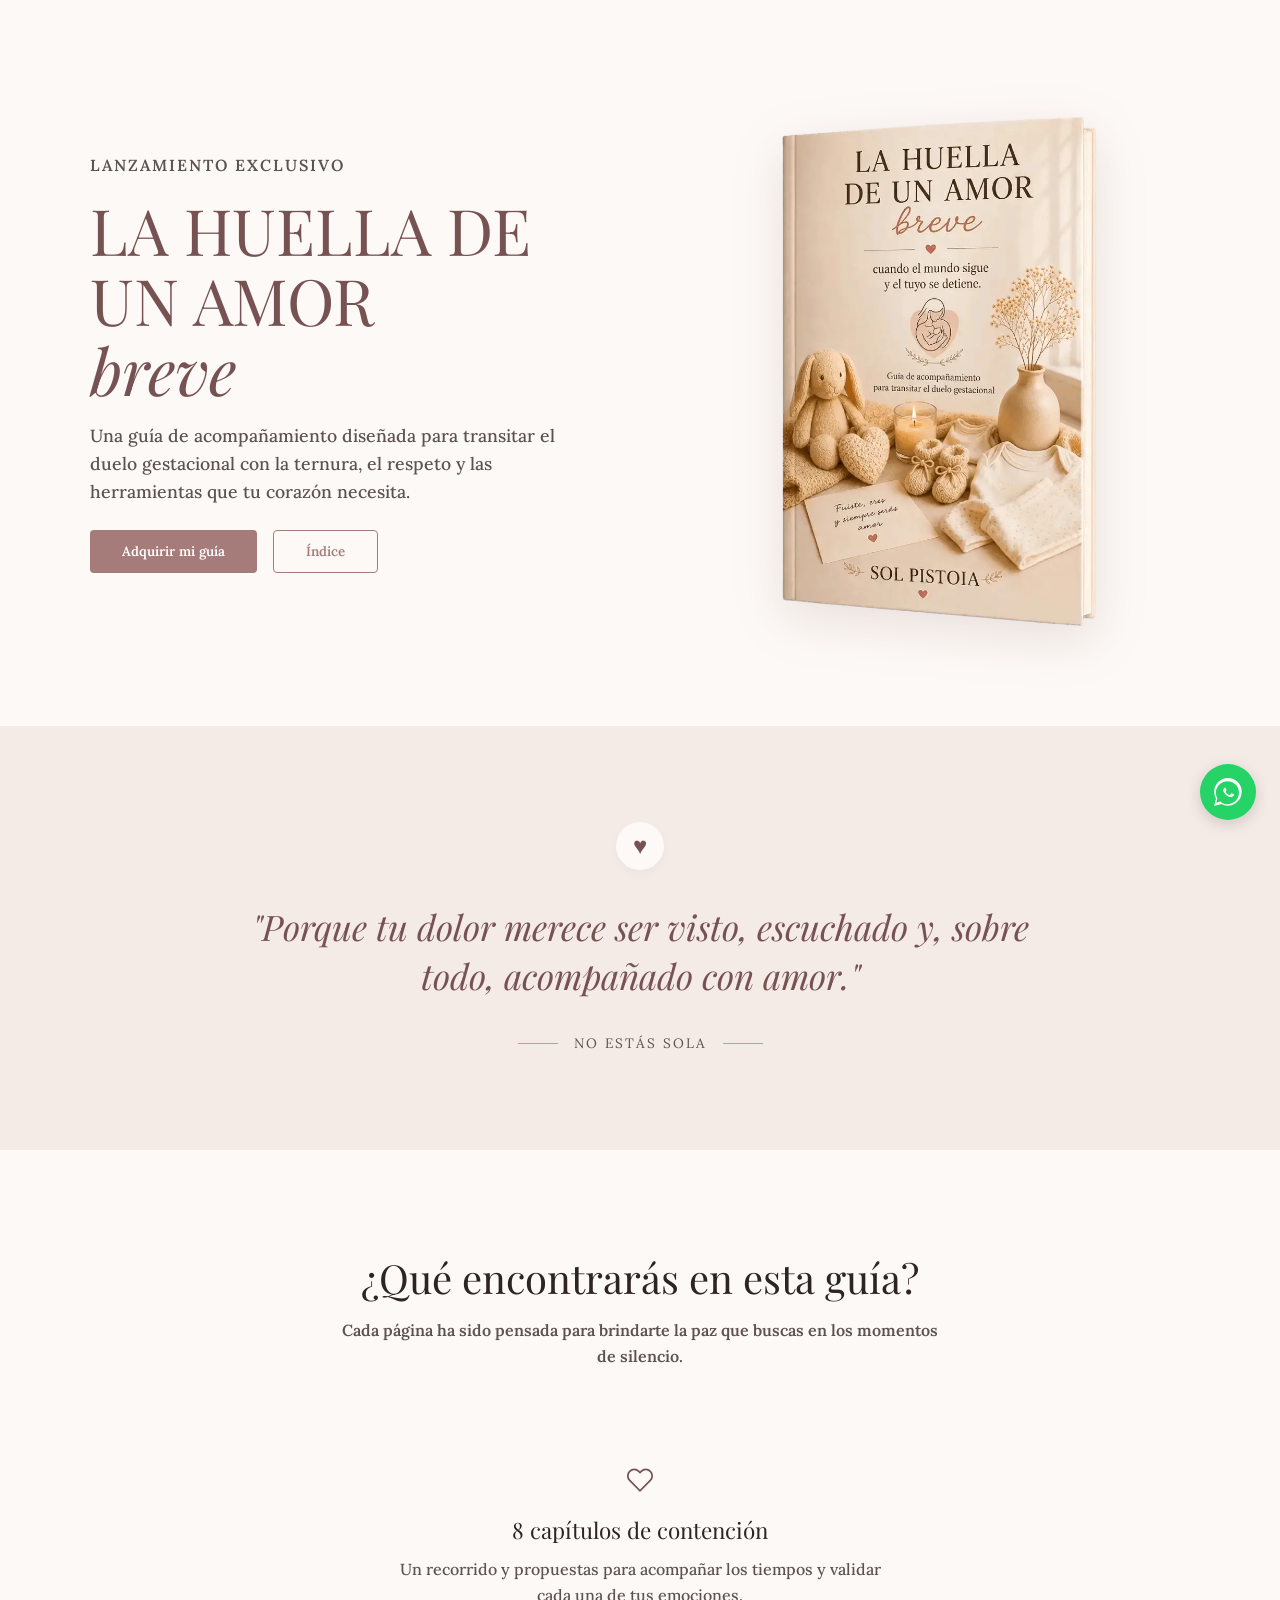
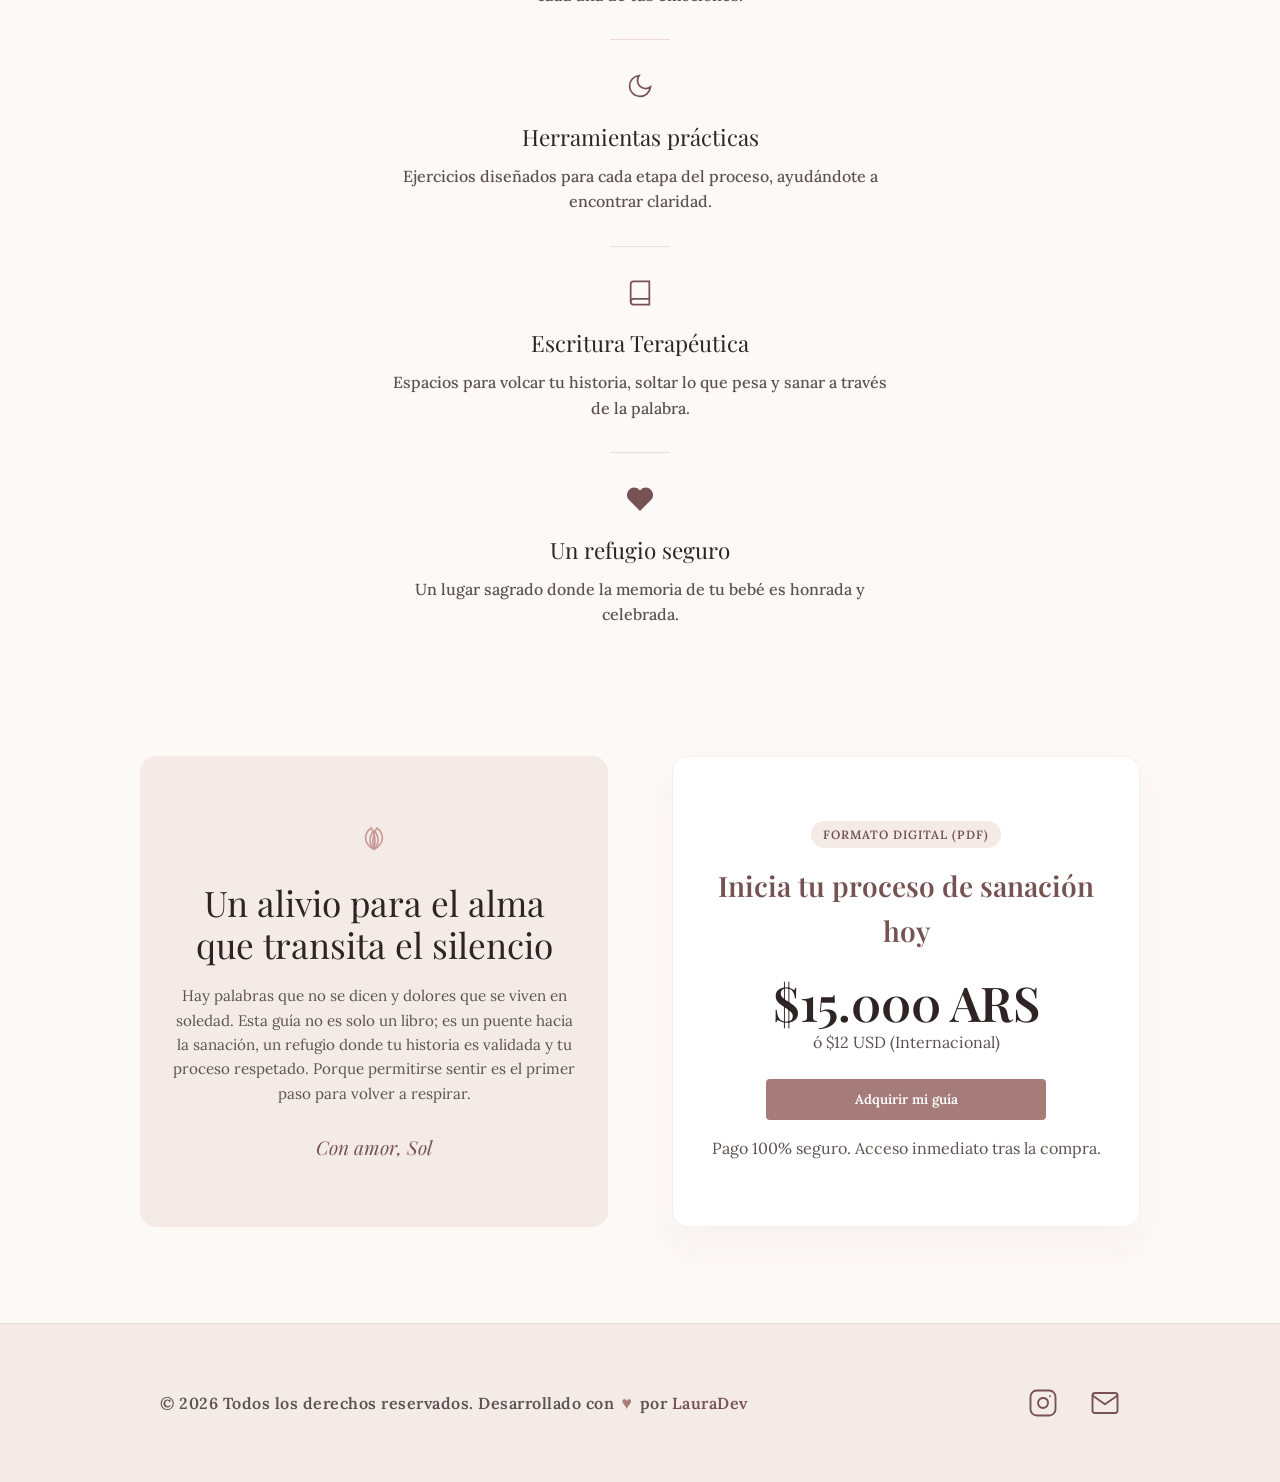
==== index.html @ 4d0edd65 "landing libro Sol" ====
<!DOCTYPE html>
<html lang="es">
<head>
    <meta charset="UTF-8">
    <meta name="viewport" content="width=device-width, initial-scale=1.0">
    <title>La Huella de un Amor Breve | Guía de acompañamiento</title>
    <link rel="preconnect" href="https://fonts.googleapis.com">
    <link rel="preconnect" href="https://fonts.gstatic.com" crossorigin>
    <link href="https://fonts.googleapis.com/css2?family=Lora:ital,wght@0,400;0,600;1,400&family=Playfair+Display:ital,wght@0,400;0,600;1,400&display=swap" rel="stylesheet">
    <link rel="stylesheet" href="styles.css">

   
</head>
<body>
    <main>
        <section class="hero container">
            <div class="hero__content">
                <span class="hero__eyebrow">Lanzamiento Exclusivo</span>
                <h1 class="hero__title">LA HUELLA DE UN AMOR <br><em>breve</em></h1>
                <p class="hero__subtitle">Una guía de acompañamiento diseñada para transitar el duelo gestacional con la ternura, el respeto y las herramientas que tu corazón necesita.</p>
               <div class="hero__cta-group">
                <button id="btn-abrir-comprar" class="btn btn--primary">Adquirir mi guía</button>
                <button id="btn-abrir-indice" class="btn btn--secondary">Índice</button>
</div>
            </div>
           <div class="hero__image">
                <img src="img/libro.webp" alt="Portada del libro La Huella de un Amor Breve, con un conejito de peluche, ropa de bebé y una vela." class="hero__book-img">
            </div>
        </section>

        <section class="section-quote">
            <div class="section-quote__icon">♥</div>
            <h2 class="section-quote__text">"Porque tu dolor merece ser visto, escuchado y, sobre todo, acompañado con amor."</h2>
            <div class="section-quote__divider">No estás sola</div>
        </section>

        <section class="features container">
            <div class="features__header">
                <h2 class="features__title">¿Qué encontrarás en esta guía?</h2>
                <p class="features__subtitle">Cada página ha sido pensada para brindarte la paz que buscas en los momentos de silencio.</p>
            </div>
            
            <ul class="feature-list">
                <li class="feature-list__item">
                    <div class="feature-list__icon">
                        <svg viewBox="0 0 24 24" fill="none" stroke="currentColor" stroke-width="1.5"><path d="M20.84 4.61a5.5 5.5 0 0 0-7.78 0L12 5.67l-1.06-1.06a5.5 5.5 0 0 0-7.78 7.78l1.06 1.06L12 21.23l7.78-7.78 1.06-1.06a5.5 5.5 0 0 0 0-7.78z"></path></svg>
                    </div>
                    <h3 class="feature-list__title">8 capítulos de contención</h3>
                    <p class="feature-list__text">Un recorrido y propuestas para acompañar los tiempos y validar cada una de tus emociones.</p>
                </li>
                
                <li class="feature-list__item">
                    <div class="feature-list__icon">
                        <svg viewBox="0 0 24 24" fill="none" stroke="currentColor" stroke-width="1.5"><path d="M21 12.79A9 9 0 1 1 11.21 3 7 7 0 0 0 21 12.79z"></path></svg>
                    </div>
                    <h3 class="feature-list__title">Herramientas prácticas</h3>
                    <p class="feature-list__text">Ejercicios diseñados para cada etapa del proceso, ayudándote a encontrar claridad.</p>
                </li>

                <li class="feature-list__item">
                    <div class="feature-list__icon">
                        <svg viewBox="0 0 24 24" fill="none" stroke="currentColor" stroke-width="1.5"><path d="M4 19.5A2.5 2.5 0 0 1 6.5 17H20"></path><path d="M6.5 2H20v20H6.5A2.5 2.5 0 0 1 4 19.5v-15A2.5 2.5 0 0 1 6.5 2z"></path></svg>
                    </div>
                    <h3 class="feature-list__title">Escritura Terapéutica</h3>
                    <p class="feature-list__text">Espacios para volcar tu historia, soltar lo que pesa y sanar a través de la palabra.</p>
                </li>

                <li class="feature-list__item">
                    <div class="feature-list__icon">
                        <svg viewBox="0 0 24 24" fill="currentColor" stroke="currentColor" stroke-width="1.5"><path d="M20.84 4.61a5.5 5.5 0 0 0-7.78 0L12 5.67l-1.06-1.06a5.5 5.5 0 0 0-7.78 7.78l1.06 1.06L12 21.23l7.78-7.78 1.06-1.06a5.5 5.5 0 0 0 0-7.78z"></path></svg>
                    </div>
                    <h3 class="feature-list__title">Un refugio seguro</h3>
                    <p class="feature-list__text">Un lugar sagrado donde la memoria de tu bebé es honrada y celebrada.</p>
                </li>
            </ul>
        </section>

        <div class="grid-2-col" id="proposito">
            <section class="purpose">
                <div class="purpose__icon">
            <svg viewBox="0 0 24 24" fill="none" stroke="currentColor" stroke-width="1.2" stroke-linecap="round" stroke-linejoin="round">
                <path d="M12 22c-4-4-4-10 0-14 4 4 4 10 0 14z"></path>
                <path d="M12 22c-8-4-8-12-2-16 2 4 4 8 2 16z"></path>
                <path d="M12 22c8-4 8-12 2-16-2 4-4 8-2 16z"></path>
            </svg>
        </div>
                <h2 class="purpose__title">Un alivio para el alma que transita el silencio</h2>
                <p class="purpose__text">Hay palabras que no se dicen y dolores que se viven en soledad. Esta guía no es solo un libro; es un puente hacia la sanación, un refugio donde tu historia es validada y tu proceso respetado. Porque permitirse sentir es el primer paso para volver a respirar.</p>
                <p class="purpose__signature">Con amor, Sol</p>
            </section>
            
            <section class="card-cta" id="comprar">
                <span class="card-cta__badge">Formato Digital (PDF)</span>
                <h2 class="card-cta__title">Inicia tu proceso de sanación hoy</h2>
                <div class="card-cta__pricing">
                    <span class="card-cta__price-ars">$15.000 ARS</span>
                    <span class="card-cta__price-usd">ó $12 USD (Internacional)</span>
                </div>
                <button id="btn-abrir-comprar-card" class="btn btn--primary card-cta__button">Adquirir mi guía </button>
                <p class="card-cta__footer-note">Pago 100% seguro. Acceso inmediato tras la compra.</p>
            </section>
        </div>
    </main>

  <footer class="footer">
    <div class="container footer__inner">
        
        <p class="footer__credits">
            &copy; 2026 Todos los derechos reservados.   Desarrollado con <span class="footer__heart">♥</span> por <a href="https://www.instagram.com/lauradev.web/" target="_blank" rel="noopener">LauraDev</a>
        </p>
        
        <div class="footer__social-icons">
            <a href="https://www.instagram.com/entre.tantas.emociones/" target="_blank" rel="noopener" class="footer__icon-link" aria-label="Instagram">
                <svg viewBox="0 0 24 24" fill="none" stroke="currentColor" stroke-width="1.8" stroke-linecap="round" stroke-linejoin="round">
                    <rect x="2" y="2" width="20" height="20" rx="5" ry="5"></rect>
                    <path d="M16 11.37A4 4 0 1 1 12.63 8 4 4 0 0 1 16 11.37z"></path>
                    <line x1="17.5" y1="6.5" x2="17.51" y2="6.5"></line>
                </svg>
            </a>
            <a href="mailto:a.sol.pistoia1@gmail.com" class="footer__icon-link" aria-label="Correo Electrónico">
                <svg viewBox="0 0 24 24" fill="none" stroke="currentColor" stroke-width="1.8" stroke-linecap="round" stroke-linejoin="round">
                    <path d="M4 4h16c1.1 0 2 .9 2 2v12c0 1.1-.9 2-2 2H4c-1.1 0-2-.9-2-2V6c0-1.1.9-2 2-2z"></path>
                    <polyline points="22,6 12,13 2,6"></polyline>
                </svg>
            </a>
        </div>
        
    </div>
</footer>

    <a href="https://wa.me/5491173650499?text=Hola%20te%20escribo%20por%20el%20libro%20de%20duelo%20gestacional" class="whatsapp-btn" target="_blank" rel="noopener" aria-label="Chat en WhatsApp">
        <svg viewBox="0 0 24 24">
            <path d="M.057 24l1.687-6.163c-1.041-1.804-1.588-3.849-1.587-5.946C.06 5.348 5.397 0 11.93 0c3.165.001 6.14 1.233 8.377 3.473 2.238 2.24 3.467 5.214 3.466 8.385-.003 6.582-5.338 11.93-11.87 11.93a11.908 11.908 0 0 1-5.714-1.46L0 24zm6.55-2.885c1.554.921 3.193 1.408 4.884 1.41h.004c5.448 0 9.879-4.43 9.883-9.88.002-2.64-1.022-5.122-2.88-6.981-1.857-1.86-4.342-2.883-6.985-2.884-5.45 0-9.88 4.43-9.884 9.88-.001 1.73.452 3.42 1.312 4.914l-.994 3.634 3.71-.973zm10.741-6.944c-.29-.145-1.716-.847-1.978-.942-.262-.096-.453-.145-.644.145-.191.29-.738.942-.905 1.133-.166.19-.332.215-.622.07-1.36-.682-2.26-1.11-3.16-2.653-.24-.413.24-.383.687-1.277.074-.145.037-.272-.018-.382-.056-.11-.453-1.09-.62-1.493-.163-.393-.343-.339-.47-.346-.122-.007-.262-.009-.403-.009-.142 0-.372.053-.566.265-.194.212-.738.722-.738 1.76 0 1.037.755 2.038.86 2.181.106.142 1.488 2.272 3.604 3.184.504.216.897.346 1.206.444.507.16 1.008.137 1.387.081.422-.062 1.716-.701 1.958-1.378.242-.677.242-1.258.17-1.378-.072-.12-.263-.215-.553-.36z"/>
        </svg>
    </a>
<dialog class="modal" id="modal-comprar">
        <div class="modal__header">
            <h3 class="modal__title">Adquirir la Guía</h3>
            <button class="modal__close" id="btn-cerrar-comprar" aria-label="Cerrar modal">
                <svg viewBox="0 0 24 24" fill="none" stroke="currentColor" stroke-width="2.5" stroke-linecap="round" stroke-linejoin="round" style="width: 24px; height: 24px;">
                    <line x1="18" y1="6" x2="6" y2="18"></line>
                    <line x1="6" y1="6" x2="18" y2="18"></line>
                </svg>
            </button>
        </div>
        <div class="modal__body">
            <p style="text-align: center;">Escribime por WhatsApp para que te envíe el link de pago y una vez abonado te mando el libro.</p>
            <div class="modal__action">
                <a href="https://wa.me/5491173650499?text=Hola%20te%20escribo%20por%20el%20libro%20de%20duelo%20gestacional" class="btn--whatsapp-modal" target="_blank" rel="noopener">
                    <svg viewBox="0 0 24 24"><path d="M.057 24l1.687-6.163c-1.041-1.804-1.588-3.849-1.587-5.946C.06 5.348 5.397 0 11.93 0c3.165.001 6.14 1.233 8.377 3.473 2.238 2.24 3.467 5.214 3.466 8.385-.003 6.582-5.338 11.93-11.87 11.93a11.908 11.908 0 0 1-5.714-1.46L0 24zm6.55-2.885c1.554.921 3.193 1.408 4.884 1.41h.004c5.448 0 9.879-4.43 9.883-9.88.002-2.64-1.022-5.122-2.88-6.981-1.857-1.86-4.342-2.883-6.985-2.884-5.45 0-9.88 4.43-9.884 9.88-.001 1.73.452 3.42 1.312 4.914l-.994 3.634 3.71-.973zm10.741-6.944c-.29-.145-1.716-.847-1.978-.942-.262-.096-.453-.145-.644.145-.191.29-.738.942-.905 1.133-.166.19-.332.215-.622.07-1.36-.682-2.26-1.11-3.16-2.653-.24-.413.24-.383.687-1.277.074-.145.037-.272-.018-.382-.056-.11-.453-1.09-.62-1.493-.163-.393-.343-.339-.47-.346-.122-.007-.262-.009-.403-.009-.142 0-.372.053-.566.265-.194.212-.738.722-.738 1.76 0 1.037.755 2.038.86 2.181.106.142 1.488 2.272 3.604 3.184.504.216.897.346 1.206.444.507.16 1.008.137 1.387.081.422-.062 1.716-.701 1.958-1.378.242-.677.242-1.258.17-1.378-.072-.12-.263-.215-.553-.36z"/></svg>
                    Ir a WhatsApp
                </a>
            </div>
        </div>
    </dialog>

    <dialog class="modal" id="modal-indice">
        <div class="modal__header">
            <h3 class="modal__title">Índice del Libro</h3>
            <button class="modal__close" id="btn-cerrar-indice" aria-label="Cerrar modal">
                <svg viewBox="0 0 24 24" fill="none" stroke="currentColor" stroke-width="2.5" stroke-linecap="round" stroke-linejoin="round" style="width: 24px; height: 24px;">
                    <line x1="18" y1="6" x2="6" y2="18"></line>
                    <line x1="6" y1="6" x2="18" y2="18"></line>
                </svg>
            </button>
        </div>
        <div class="modal__body" style="max-height: 60vh; overflow-y: auto; padding-right: 15px;">
            <ul class="index-list">
                <li class="index-list__chapter">Introducción</li>
                
                <li class="index-list__chapter">CAPÍTULO 1. ¿Qué es el duelo gestacional?</li>
                <ul class="index-list__sub">
                    <li>Los distintos tipos de pérdida gestacional</li>
                    <li>¿Por qué duele tanto si el embarazo era reciente?</li>
                    <li>El vínculo con el bebé imaginado</li>
                </ul>

                <li class="index-list__chapter">CAPÍTULO 2. El dolor invisible</li>
                <ul class="index-list__sub">
                    <li>Cuando el mundo sigue su rumbo sin ver el dolor...</li>
                    <li>Frases que suelen lastimar</li>
                    <li>La falta de reconocimiento social</li>
                    <li>El duelo desautorizado</li>
                </ul>

                <li class="index-list__chapter">CAPÍTULO 3. Lo que puede sentirse</li>
                
                <li class="index-list__chapter">CAPÍTULO 4. El cuerpo también atraviesa el duelo</li>

                <li class="index-list__chapter">CAPÍTULO 5. La pareja y la familia</li>
                <ul class="index-list__sub">
                    <li>Cada persona procesa distinto</li>
                    <li>Diferencias en los tiempos del duelo</li>
                    <li>Qué hacer cuando no se sienten comprendidos</li>
                    <li>Cómo acompañar sin invadir</li>
                </ul>

                <li class="index-list__chapter">CAPÍTULO 6. ¿Qué puede ayudar?</li>
                <ul class="index-list__sub">
                    <li>Ejercicios prácticos</li>
                </ul>

                <li class="index-list__chapter">CAPÍTULO 7. Lo que me hubiera gustado escuchar</li>

                <li class="index-list__chapter">CAPÍTULO 8. Volver a vivir no significa olvidar</li>
                <ul class="index-list__sub">
                    <li>Integrar la experiencia</li>
                    <li>Reconstruir proyectos</li>
                    <li>Recuperar la confianza en el cuerpo</li>
                    <li>Habitar nuevamente la esperanza</li>
                    <li>Un amor que permanece</li>
                </ul>

                <li class="index-list__chapter">Carta final</li>
            </ul>
        </div>
    </dialog>
    <script>
        // Lógica del Modal Comprar
        const btnAbrirComprar = document.getElementById('btn-abrir-comprar');
        const btnCard = document.getElementById('btn-abrir-comprar-card');
        const btnCerrarComprar = document.getElementById('btn-cerrar-comprar');
        const modalComprar = document.getElementById('modal-comprar');

        btnAbrirComprar.addEventListener('click', () => modalComprar.showModal());
        btnCard.addEventListener('click', () => modalComprar.showModal());
        btnCerrarComprar.addEventListener('click', () => modalComprar.close());
        modalComprar.addEventListener('click', (e) => { if (e.target === modalComprar) modalComprar.close(); });

        // Lógica del Modal Índice
        const btnAbrirIndice = document.getElementById('btn-abrir-indice');
        const btnCerrarIndice = document.getElementById('btn-cerrar-indice');
        const modalIndice = document.getElementById('modal-indice');

        btnAbrirIndice.addEventListener('click', () => modalIndice.showModal());
        btnCerrarIndice.addEventListener('click', () => modalIndice.close());
        modalIndice.addEventListener('click', (e) => { if (e.target === modalIndice) modalIndice.close(); });
    </script>
</body>
</html>
---- styles.css ----
/* 1. RESET */
        *, *::before, *::after { 
            margin: 0; 
            padding: 0; 
            box-sizing: border-box; 
        }
        body { 
            line-height: 1.6; 
            font-family: var(--font-body); 
            color: var(--color-text); 
            background-color: var(--color-bg); 
        }
        img {
             max-width: 100%; 
             height: auto; 
             display: block; 
        }
        button, a {
             font-family: inherit;
        }
        ul, ol { 
            list-style: none; 
        }
        a { 
            text-decoration: none; 
            color: inherit; 
        }

        /* 2. CUSTOM PROPERTIES */
        :root {
            --color-bg: #FDF9F6;
            --color-bg-alt: #F4EAE6;
            --color-primary: #765352;
            --color-btn-action: #A67C7A;
            --color-accent: #C89997;
            --color-text: #2D2423;
            --color-text-muted: #5D5251;
            
            --font-display: 'Playfair Display', serif;
            --font-body: 'Lora', serif;
            
            --space-xs: 4px; 
            --space-sm: 8px; 
            --space-md: 16px; 
            --space-lg: 32px; 
            --space-xl: 64px; 
            --space-2xl: 96px;
            
            --radius-sm: 4px; 
            --radius-md: 8px; 
            --radius-lg: 16px;
            
            --transition: 300ms ease-in-out;
        }
        /* 3. BASE */
        h1, h2, h3 { 
            font-family: var(--font-display); 
            color: var(--color-primary); 
            font-weight: 400; 
        }
        /* 4. LAYOUT */
        .container {
             max-width: 1100px;
             margin: 0 auto;
             padding: 0 var(--space-md);
         }
       .grid-2-col {
            display: grid;
            grid-template-columns: 1fr 1fr; 
            align-items: stretch;           
            gap: var(--space-xl);
            max-width: 1000px;
            margin: var(--space-2xl) auto !important;            
            width: 100%;
        }
        /* 5. COMPONENTES */
        /* --- Hero Section --- */
        .hero { 
            padding: var(--space-2xl) 0; 
            display: grid;             
            gap: var(--space-lg); 
            align-items: center; 
        }
        .hero__content { 
            display: flex;
            flex-direction: column;
            gap: var(--space-md);
        }
        .hero__eyebrow {
             font-size: 1rem;
             font-weight: 600;
             letter-spacing: 2px;
             color: var(--color-text-muted); 
             text-transform: uppercase;
        }
        .hero__title {
             font-size: clamp(2.5rem, 6vw, 4rem);
             line-height: 1.1;
        }
        .hero__subtitle { 
            font-family: var(--font-body);
            color: var(--color-text-muted);
            font-size: 1.1rem;
            font-weight: 500;
            max-width: 500px;
        }
        .hero__cta-group {
             display: flex;
             flex-wrap: wrap;
             gap: var(--space-md);
             margin-top: var(--space-sm);
        }
        
        .btn {
             display: inline-block;
             padding: 12px 32px;
             border-radius: var(--radius-sm);
             font-weight: 600;
             transition: background-color var(--transition), color var(--transition), border-color var(--transition), transform var(--transition); text-align: center;
             cursor: pointer;
             border: none;
        }
        .btn--primary {
             background-color: var(--color-btn-action);
              color: white;
        }
        .btn--primary:hover, .btn--primary:focus-visible { background-color: var(--color-primary);
         }
        .btn--primary:active { transform: scale(0.98);
         }
        .btn--secondary { background: transparent;
             border: 1px solid var(--color-btn-action);
              color: var(--color-btn-action); 
        }
        .btn--secondary:hover, .btn--secondary:focus-visible { border-color: var(--color-primary);
             color: var(--color-primary);        
        }
        
       .hero__book-img {
            width: 100%;
            max-width: 550px; /* Aumentamos el tamaño */
            margin: 0 auto;
            /* Usamos drop-shadow en lugar de box-shadow para respetar la silueta transparente */
            filter: drop-shadow(0 15px 25px rgba(118, 83, 82, 0.15));
            transition: transform var(--transition);
}
        .hero__book-img:hover {
        transform: translateY(-8px); /* Elevación sutil al pasar el mouse */
}

        /* --- Quote Section --- */
        .section-quote {
            background-color: var(--color-bg-alt);
            padding: var(--space-2xl) var(--space-md);
            text-align: center;
            display: flex;
            flex-direction: column;
            align-items: center;
            gap: var(--space-lg);
        }
        .section-quote__icon {
            color: var(--color-primary);
            font-size: 1.5rem;
            background-color: var(--color-bg);
            width: 48px;
            height: 48px;
            display: flex;
            align-items: center;
            justify-content: center;
            border-radius: 50%;
            box-shadow: 0 4px 12px rgba(0,0,0,0.03);
        }
        .section-quote__text {
            font-family: var(--font-display);
            font-size: clamp(1.5rem, 4vw, 2.2rem);
            font-style: italic;
            color: var(--color-primary);
            max-width: 800px;
            margin: 0 auto;
            line-height: 1.4;
        }
        .section-quote__divider {
            font-family: var(--font-body);
            font-size: 0.85rem;
            letter-spacing: 2px;
            color: var(--color-text-muted);
            text-transform: uppercase;
            display: flex;
            align-items: center;
            gap: var(--space-md);
        }
        .section-quote__divider::before,
        .section-quote__divider::after {
            content: "";
            display: block;
            width: 40px;
            height: 1px;
            background-color: var(--color-accent);
        }

        /* --- Features Section --- */
        .features {
            padding: var(--space-2xl) 0 0 0;
            display: flex;
            flex-direction: column;
            align-items: center;
            gap: var(--space-xl);
        }
        .features__header {
            text-align: center;
            max-width: 600px;
            display: flex;
            flex-direction: column;
            gap: var(--space-sm);
        }
        .features__title {
             font-size: clamp(2rem, 4vw, 2.5rem);
              color: var(--color-text);
        }
        .features__subtitle { 
            color: var(--color-text-muted);
            font-size: 1rem;
            font-weight: 600;

        }
        
        .feature-list {
            display: flex;
            flex-direction: column;
            width: 100%;
            max-width: 500px;
        }
        .feature-list__item {
             display: flex; 
             flex-direction: column; 
             align-items: center; 
             text-align: center; 
             gap: var(--space-sm); 
             padding: var(--space-lg) 0; 
             position: relative; 
        }
        .feature-list__item:not(:last-child)::after {
             content: '';
              position: absolute; 
              bottom: 0; 
              width: 60px; 
              height: 1px; 
              background-color: var(--color-accent); 
              opacity: 0.3; 
        }
        .feature-list__icon {
             color: var(--color-primary); 
             margin-bottom: var(--space-xs);
        }
        .feature-list__icon svg {
             width: 28px; 
             height: 28px;
        }
        .feature-list__title { 
            font-size: 1.4rem; 
            color: var(--color-text);
         }
        .feature-list__text { 
            color: var(--color-text-muted);
             font-size: 1rem;
             font-weight: 500;
        }

        /* --- Purpose Section --- */
        .purpose {
            background-color: var(--color-bg-alt);
            padding: var(--space-xl) var(--space-lg);
            border-radius: var(--radius-lg);
            text-align: center;
            display: flex;
            flex-direction: column;
            justify-content: space-between; /* Distribuye el espacio interno equitativamente */
            align-items: center;
            gap: var(--space-md);
        }
        .purpose__icon { color: var(--color-accent); margin-bottom: var(--space-xs);
         }
        .purpose__icon svg {
             width: 32px;
             height: 32px;
        }
        .purpose__title {
             font-size: clamp(1.8rem, 3vw, 2.2rem); 
             line-height: 1.2; 
             color: var(--color-text); 
             max-width: 400px; 
        }
        .purpose__text {
             color: var(--color-text-muted); 
             font-size: 0.95rem; 
             max-width: 450px; 
             margin: 0 auto; 
        }

        .purpose__signature {
             font-family: var(--font-display); 
             font-style: italic; 
             color: var(--color-primary); 
             font-size: 1.2rem; 
             margin-top: var(--space-sm); 
        }

        /* --- Card CTA Section --- */
        .card-cta {
            background-color: white;
            padding: var(--space-xl) var(--space-lg);
            border-radius: var(--radius-lg);
            text-align: center;
            display: flex;
            flex-direction: column;
            justify-content: space-between; /* Mantiene los botones e info alineados abajo */
            align-items: center;
            gap: var(--space-md);
            box-shadow: 0 20px 40px rgba(118, 83, 82, 0.04);
            border: 1px solid rgba(198, 153, 151, 0.15);
        }
        .card-cta__title { 
            font-size: 1.75rem; 
            color: var(--color-primary); 
            font-weight: 600; 
        }
        .card-cta__badge { 
            font-size: 0.75rem; 
            background-color: var(--color-bg-alt); 
            color: var(--color-primary); 
            padding: 4px 12px; 
            border-radius: 20px; 
            font-weight: 600; 
            text-transform: uppercase; 
            letter-spacing: 1px;
         }
        .card-cta__pricing {
             display: flex; 
             flex-direction: column; 
             gap: var(--space-xs); 
             margin: var(--space-sm) 0; 
        }
        .card-cta__price-ars { 
            font-family: var(--font-display); 
            font-size: 3rem; 
            color: var(--color-text); 
            font-weight: 600; 
            line-height: 1; 
        }
        .card-cta__price-usd { 
            font-size: 1rem; 
            color: var(--color-text-muted); 
        }
        .card-cta__button { 
            width: 100%; 
            max-width: 280px; 
        }
        .card-cta__footer-note { 
            font-size: 1rem; 
            color: var(--color-text-muted); 
        }

        

        /* --- Footer Component --- */
       .footer {
            background-color: var(--color-bg-alt); /* Fondo beige suave armónico */
            color: var(--color-text);
            padding: var(--space-xl) 0;
            border-top: 1px solid rgba(198, 153, 151, 0.2);
    }
        .footer__inner {
    display: flex;
    flex-direction: row; /* Desktop: En línea (LauraDev a la izquierda, iconos a la derecha) */
    justify-content: space-between; /* Envía los elementos a los extremos */
    align-items: center;
    max-width: 1000px; /* Alineado con el ancho de las tarjetas */
    margin: 0 auto;
    padding: 0 20px;
}
.footer__social-icons {
    display: flex;
    gap: var(--space-lg);
    justify-content: center;
}

.footer__icon-link {
    color: var(--color-primary);
    transition: color var(--transition), transform var(--transition);
    display: flex;
    align-items: center;
    justify-content: center;
}

.footer__icon-link:hover {
    color: var(--color-btn-action);
    transform: translateY(-3px);
}

.footer__icon-link svg {
    width: 30px; 
    height: 30px; 
    stroke-width: 1.5;
}

.footer__credits {
    font-size: 1rem; 
    font-weight: 600;
    color: var(--color-text-muted);
    letter-spacing: 0.5px;
    text-align: left; 
}

.footer__credits a {
    color: var(--color-primary);
    font-weight: 600;
    transition: color var(--transition);
}

.footer__credits a:hover {
    color: var(--color-btn-action);
    text-decoration: underline;
}

.footer__heart {
    color: #A67C7A;
    display: inline-block;
    font-size: 1.1rem; 
    margin: 0 3px; 
    animation: heartbeat 1.2s infinite ease-in-out;
}

@keyframes heartbeat {
    0% { transform: scale(1); }
    25% { transform: scale(1.35); }
    40% { transform: scale(1); }
    60% { transform: scale(1.35); }
    100% { transform: scale(1); }
}

/* --- Botón Flotante de WhatsApp --- */
.whatsapp-btn {
    position: fixed;
    bottom: 80px;
    right: 24px;
    width: 56px;
    height: 56px;
    background-color: #25D366;
    color: white;
    border-radius: 50%;
    display: flex;
    align-items: center;
    justify-content: center;
    box-shadow: 0 4px 15px rgba(0, 0, 0, 0.15);
    z-index: 1000;
    transition: transform var(--transition), box-shadow var(--transition);
}
.whatsapp-btn:hover {
    transform: scale(1.08) translateY(-2px);
    box-shadow: 0 6px 20px rgba(0, 0, 0, 0.2);
}
.whatsapp-btn svg {
    width: 28px;
    height: 28px;
    fill: currentColor;
}

/* --- Modales (Componentes) --- */
.modal {
    border: none;
    border-radius: var(--radius-lg);
    padding: var(--space-xl) var(--space-lg);
    max-width: 600px;
    width: 90%;
    margin: auto; /* Centra el diálogo en la pantalla */
    background-color: var(--color-bg);
    color: var(--color-text);
    box-shadow: 0 25px 50px rgba(118, 83, 82, 0.2);
}
.modal::backdrop {
    background-color: rgba(45, 36, 35, 0.6);
    backdrop-filter: blur(3px); /* Difumina el fondo sutilmente */
}
.modal__header {
    display: flex;
    justify-content: space-between;
    align-items: center;
    margin-bottom: 20px;
    border-bottom: 1px solid rgba(198, 153, 151, 0.2);
    padding-bottom: 35px;
    
}
.modal__title {
    font-size: 1.5rem;
    font-weight: 700;
    margin: 0;
}
.modal__close {
    background: transparent;
    border: none;
    outline: none; /* ¡Esto quita el recuadro feo al hacer clic! */
    color: var(--color-text-muted);
    cursor: pointer;
    transition: color var(--transition), transform var(--transition);
    padding: 0;
    display: flex;
    align-items: center;
    justify-content: center;
}
.modal__close:hover {
    color: var(--color-primary);
    transform: scale(1.15); /* Crece apenitas al pasar el mouse */
}
.modal__body p {
    margin-bottom: var(--space-md);
}
/* --- Botón de WhatsApp dentro del Modal --- */
.btn--whatsapp-modal {
    background-color: #25D366; /* Verde oficial */
    color: white;
    display: inline-flex;
    align-items: center;
    justify-content: center;
    gap: 10px;
    padding: 12px 28px;
    border-radius: 30px; /* Bordes bien redondeados */
    font-weight: 700;
    font-size: 1.2rem;
    text-decoration: none;
    transition: transform 0.3s ease, box-shadow 0.3s ease;
    max-width: 250px; /* Menos ancho */
    width: 100%;
}
.btn--whatsapp-modal:hover {
    transform: translateY(-2px);
    box-shadow: 0 6px 15px rgba(37, 211, 102, 0.3); /* Sombra verde */
    color: white;
}
.btn--whatsapp-modal svg {
    width: 22px;
    height: 22px;
    fill: currentColor;
}
.modal__action {
    display: flex;
    justify-content: center;
    margin-top: var(--space-md);
}

/* Estilos específicos para la lista del Índice */
.index-list {
    list-style: none;
    padding: 0;
    text-align: left;
}
.index-list__chapter {
    font-weight: 700;
    color: var(--color-primary);
    margin-top: var(--space-md);
    margin-bottom: var(--space-xs);
    font-family: var(--font-display);
    font-size: 1.1rem;
}
.index-list__sub {
    list-style: none;
    padding-left: var(--space-md);
    font-size: 1rem;
    color: var(--color-text-muted);
}
.index-list__sub li {
    margin-bottom: 6px;
    position: relative;
}
.index-list__sub li::before {
    content: "•";
    color: var(--color-accent);
    position: absolute;
    left: -14px;
}
/* --- Scrollbar personalizado (Rosado de la paleta) --- */
.modal__body::-webkit-scrollbar {
    width: 8px; /* Ancho de la barra */
}
.modal__body::-webkit-scrollbar-track {
    background: rgba(198, 153, 151, 0.15); /* Fondo sutil para el carril */
    border-radius: 10px;
}
.modal__body::-webkit-scrollbar-thumb {
    background: #A67C7A; /* Tu rosado */
    border-radius: 10px;
}
.modal__body::-webkit-scrollbar-thumb:hover {
    background: #8b6563; /* Se oscurece apenitas al interactuar */
}

        /* 6. UTILITIES */
        /* (Reservado para clases de utilidad si son necesarias) */

        /* 7. RESPONSIVE */
       
    @media (min-width: 768px) {
        .hero {
            grid-template-columns: 1fr 1fr; 
    }
}
        @media (max-width: 767px) {
        .hero { 
        grid-template-columns: 1fr !important; 
        text-align: center; 
        gap: var(--space-md); 
        padding: var(--space-md) 20px; 
    }

    .hero__content { 
        padding-right: 0 !important; 
        align-items: center; 
    }

    .hero__title {
        font-size: clamp(2rem, 5vw, 2.5rem); 
    }

    .hero__book-img {
        margin-top: 30px;
    }
               
    .grid-2-col { 
        grid-template-columns: 1fr !important; 
        gap: var(--space-lg);
        margin: var(--space-xl) auto !important;
    }
    .section-quote, 
    .features.container {    
        display: flex !important;
        flex-direction: column !important;
        align-items: center !important; 
        text-align: center !important;  
        padding-left: 20px !important;  
        padding-right: 20px !important;
        margin-top: 40px;
    }

    .section-quote > *, 
    .features.container > * {
        margin-left: auto !important;
        margin-right: auto !important;
    }    
            
    .footer__inner {        
        display: flex !important;
        flex-direction: column-reverse !important; 
        gap: var(--space-md);
        text-align: center;      
        padding-bottom: 80px !important; 
    }

    .footer__credits {
        text-align: center; 
    }

    .footer__social-icons {
        margin-bottom: var(--space-xs);
        margin-bottom: 0 !important;
    }
    .whatsapp-btn {
       
        right: 15px;
    }
}
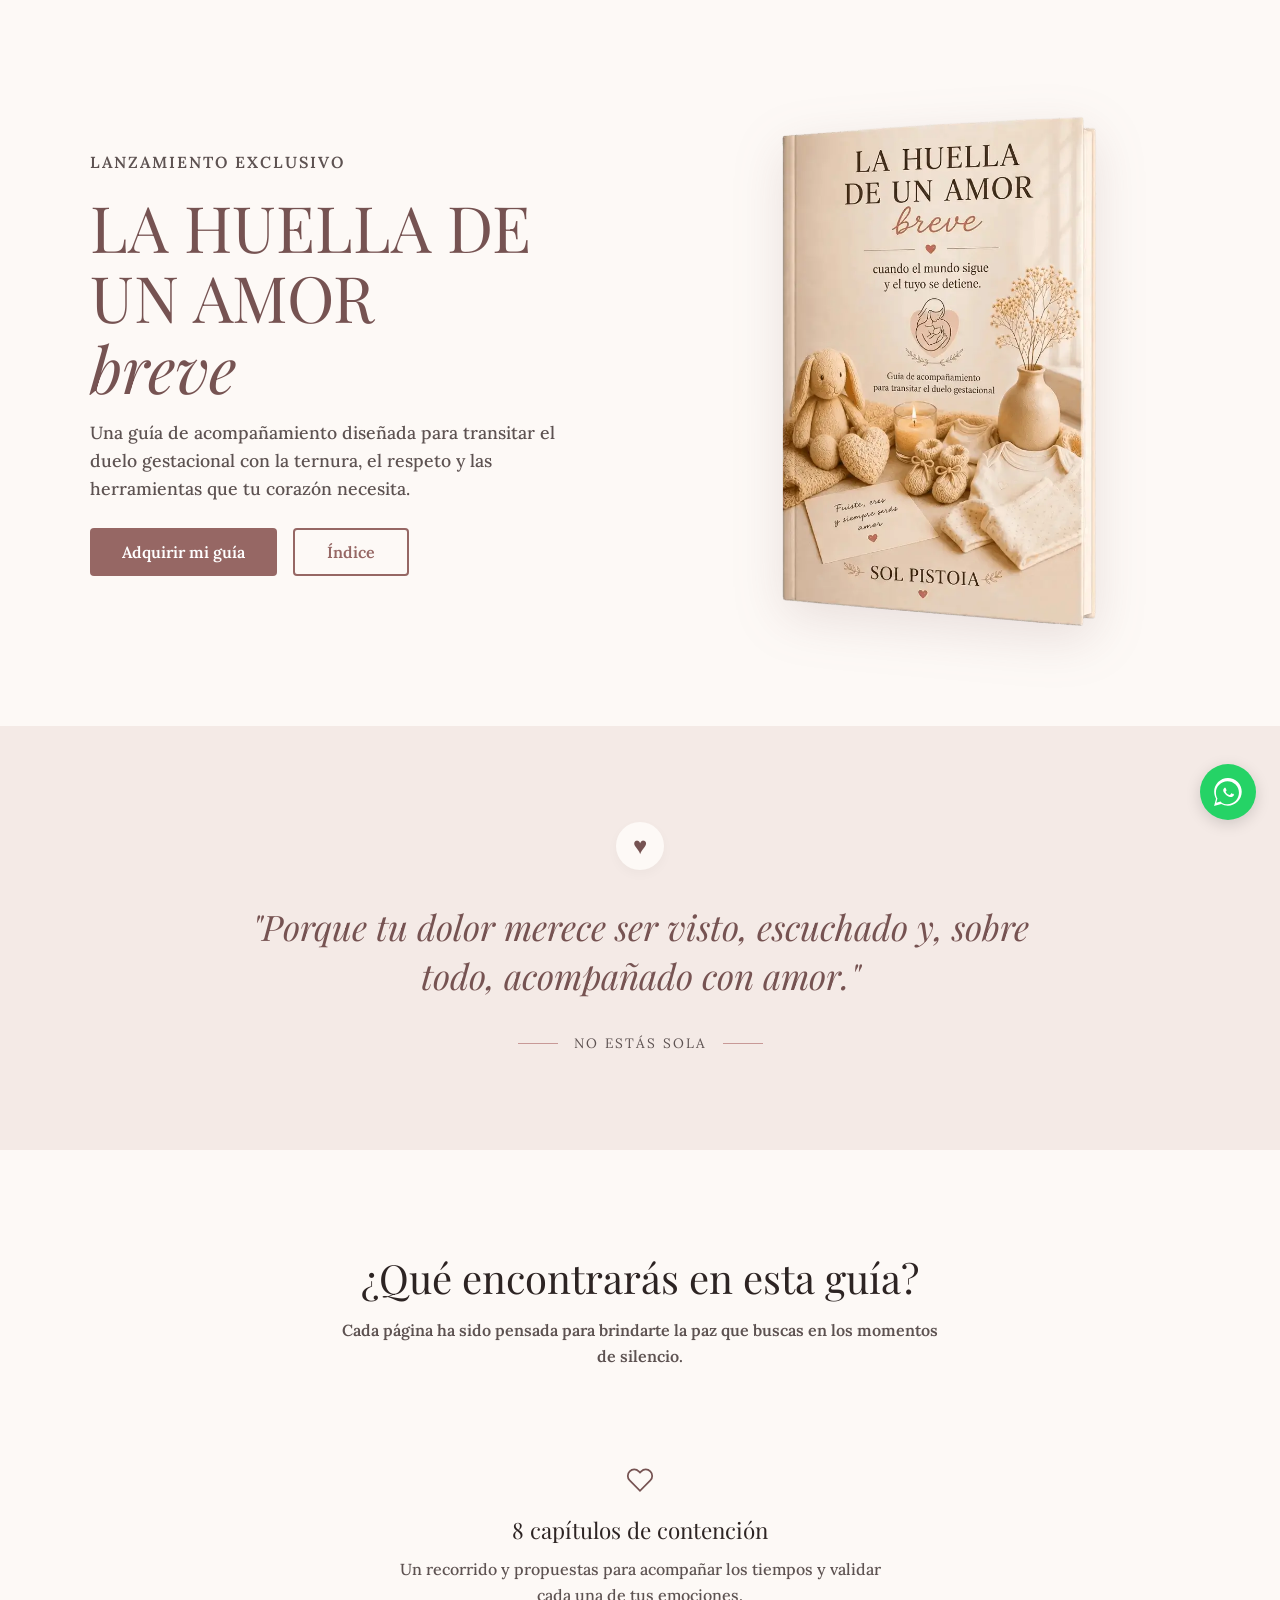
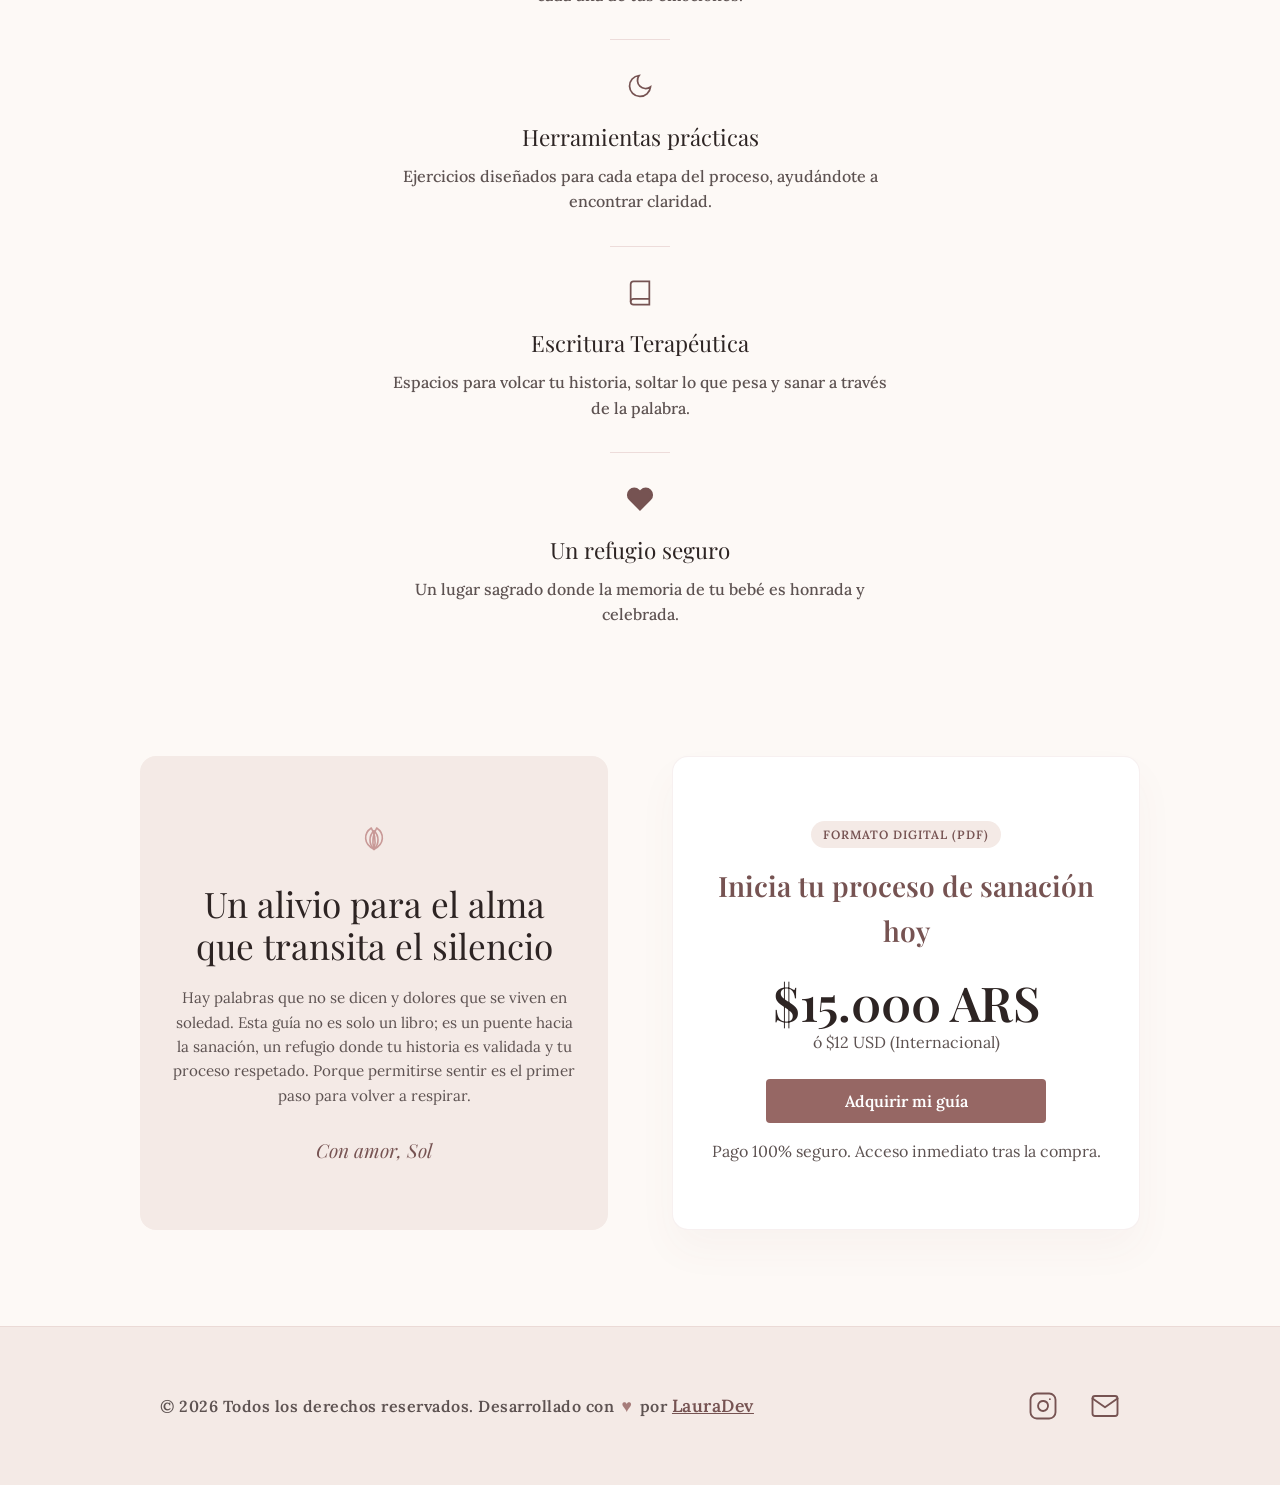
==== commit 79ad8214: "imagenes responsivas, ajustes footer" ====
--- a/index.html
+++ b/index.html
@@ -3,11 +3,12 @@
 <head>
     <meta charset="UTF-8">
     <meta name="viewport" content="width=device-width, initial-scale=1.0">
+    <meta name="description" content="Guía de acompañamiento para transitar el duelo gestacional con respeto y ternura.">
     <title>La Huella de un Amor Breve | Guía de acompañamiento</title>
     <link rel="preconnect" href="https://fonts.googleapis.com">
     <link rel="preconnect" href="https://fonts.gstatic.com" crossorigin>
     <link href="https://fonts.googleapis.com/css2?family=Lora:ital,wght@0,400;0,600;1,400&family=Playfair+Display:ital,wght@0,400;0,600;1,400&display=swap" rel="stylesheet">
-    <link rel="stylesheet" href="styles.css">
+   <link rel="stylesheet" href="styles.css">
 
    
 </head>
@@ -23,9 +24,22 @@
                 <button id="btn-abrir-indice" class="btn btn--secondary">Índice</button>
 </div>
             </div>
-           <div class="hero__image">
-                <img src="img/libro.webp" alt="Portada del libro La Huella de un Amor Breve, con un conejito de peluche, ropa de bebé y una vela." class="hero__book-img">
-            </div>
+        <div class="hero__image">
+        <img 
+            src="./img/libro.webp" 
+            srcset="./img/libro200.webp 200w, 
+                    ./img/libro480.webp 480w, 
+                    ./img/libro809.webp 809w, 
+                    ./img/libro.webp 1024w" 
+            sizes="(max-width: 600px) 200px, 
+                    (max-width: 1024px) 400px, 
+                    1024px" 
+            alt="La huella de un amor breve" 
+            class="hero__book-img"
+            width="1024" 
+            height="1024" 
+            fetchpriority="high">
+        </div>
         </section>
 
         <section class="section-quote">
--- a/styles.css
+++ b/styles.css
@@ -31,7 +31,7 @@
             --color-bg: #FDF9F6;
             --color-bg-alt: #F4EAE6;
             --color-primary: #765352;
-            --color-btn-action: #A67C7A;
+            --color-btn-action: #966764;
             --color-accent: #C89997;
             --color-text: #2D2423;
             --color-text-muted: #5D5251;
@@ -116,6 +116,7 @@
              padding: 12px 32px;
              border-radius: var(--radius-sm);
              font-weight: 600;
+             font-size: 1rem;
              transition: background-color var(--transition), color var(--transition), border-color var(--transition), transform var(--transition); text-align: center;
              cursor: pointer;
              border: none;
@@ -129,7 +130,7 @@
         .btn--primary:active { transform: scale(0.98);
          }
         .btn--secondary { background: transparent;
-             border: 1px solid var(--color-btn-action);
+             border: 2px solid var(--color-btn-action);
               color: var(--color-btn-action); 
         }
         .btn--secondary:hover, .btn--secondary:focus-visible { border-color: var(--color-primary);
@@ -414,12 +415,13 @@
 .footer__credits a {
     color: var(--color-primary);
     font-weight: 600;
+    font-size: 1.1rem;
     transition: color var(--transition);
+     text-decoration: underline;
 }
 
 .footer__credits a:hover {
-    color: var(--color-btn-action);
-    text-decoration: underline;
+    color: var(--color-btn-action);   
 }
 
 .footer__heart {
@@ -614,6 +616,8 @@
     .hero__content { 
         padding-right: 0 !important; 
         align-items: center; 
+         padding-top: var(--space-lg);
+        padding-bottom: var(--space-lg);
     }
 
     .hero__title {
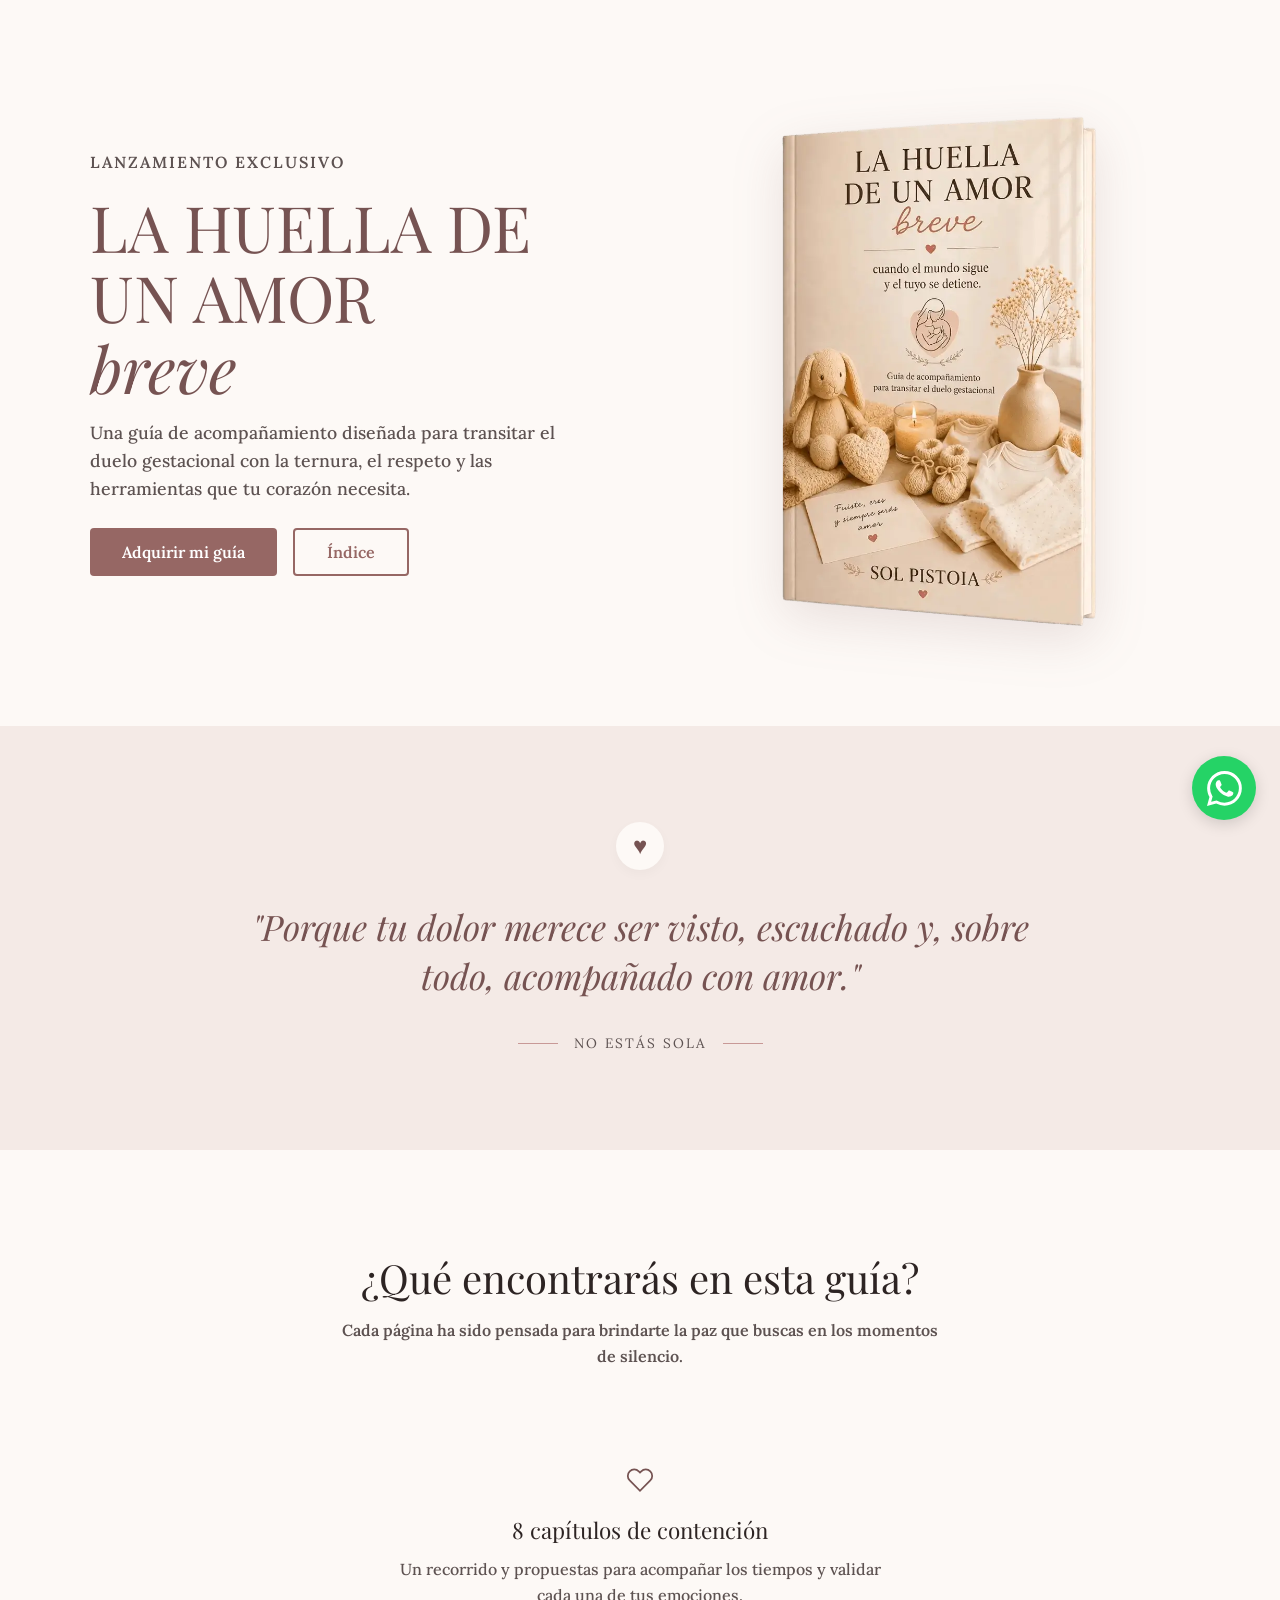
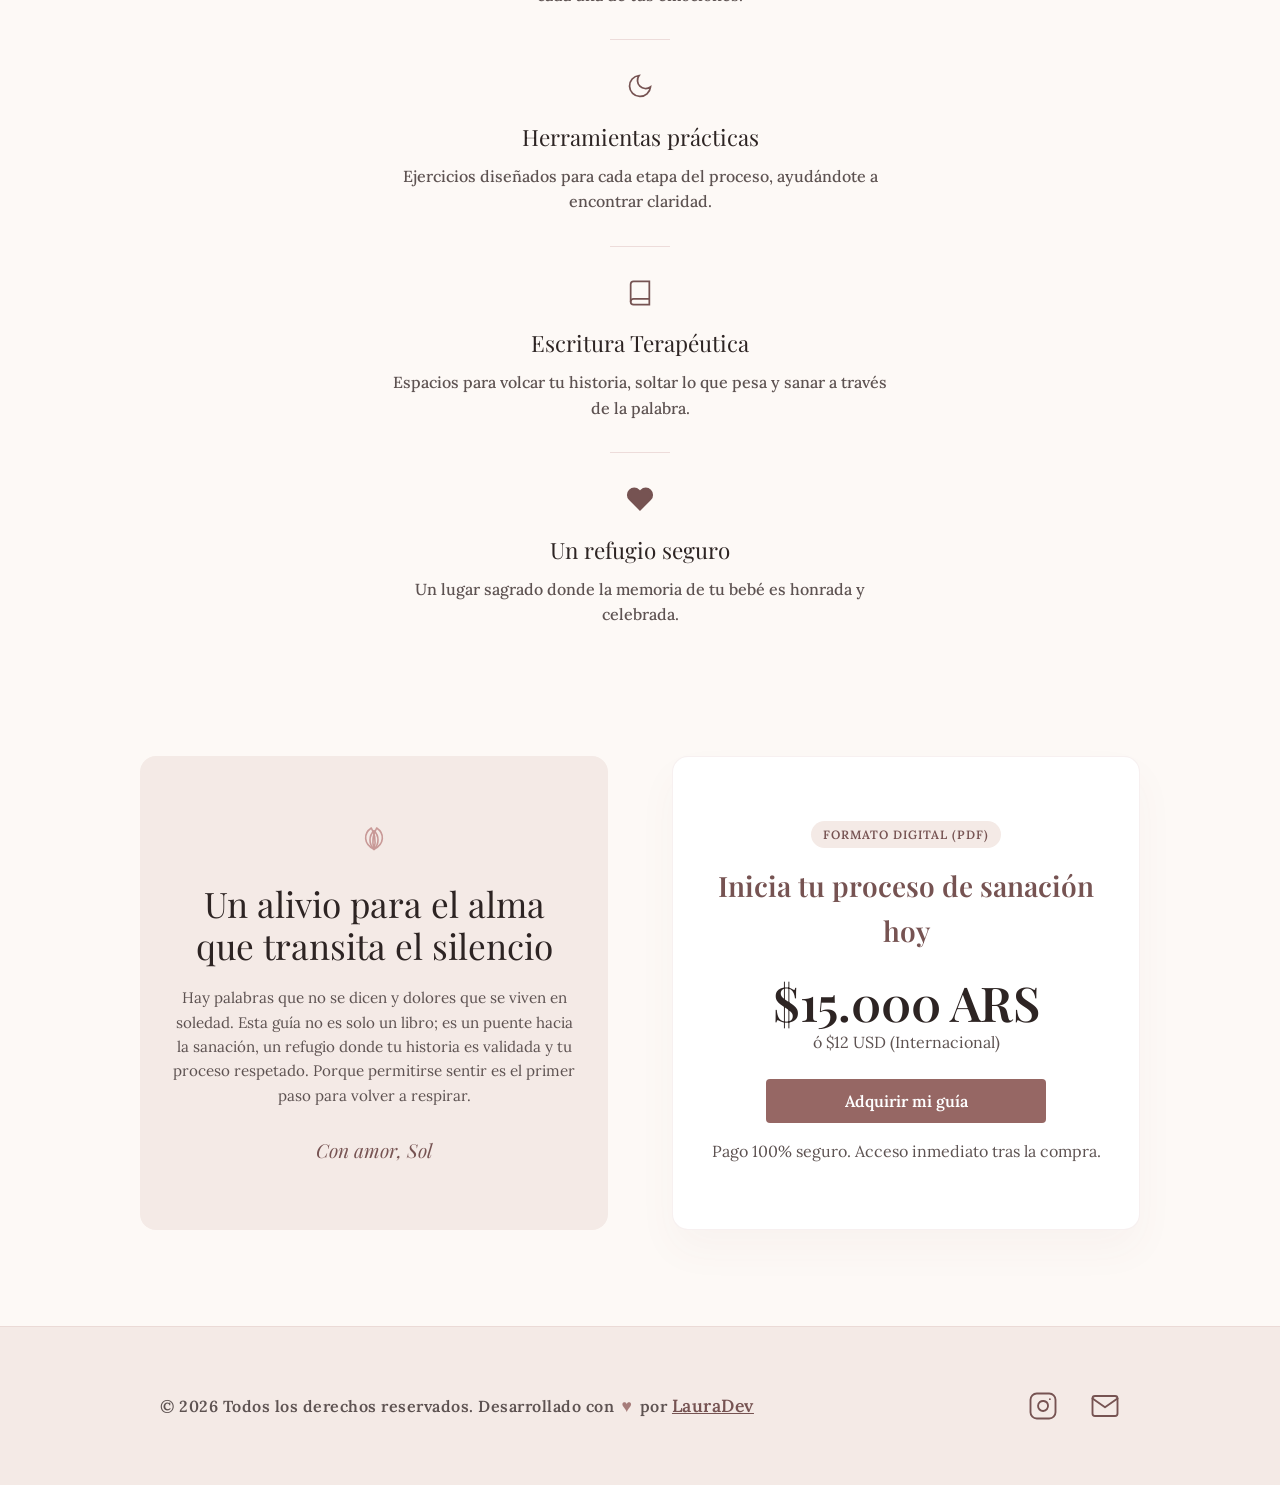
==== commit 0f94c20a: "boton whatsapp mejorado" ====
--- a/index.html
+++ b/index.html
@@ -8,7 +8,7 @@
     <link rel="preconnect" href="https://fonts.googleapis.com">
     <link rel="preconnect" href="https://fonts.gstatic.com" crossorigin>
     <link href="https://fonts.googleapis.com/css2?family=Lora:ital,wght@0,400;0,600;1,400&family=Playfair+Display:ital,wght@0,400;0,600;1,400&display=swap" rel="stylesheet">
-   <link rel="stylesheet" href="styles.css">
+   <link rel="stylesheet" href="styles.min.css">
 
    
 </head>
@@ -142,11 +142,11 @@
     </div>
 </footer>
 
-    <a href="https://wa.me/5491173650499?text=Hola%20te%20escribo%20por%20el%20libro%20de%20duelo%20gestacional" class="whatsapp-btn" target="_blank" rel="noopener" aria-label="Chat en WhatsApp">
-        <svg viewBox="0 0 24 24">
-            <path d="M.057 24l1.687-6.163c-1.041-1.804-1.588-3.849-1.587-5.946C.06 5.348 5.397 0 11.93 0c3.165.001 6.14 1.233 8.377 3.473 2.238 2.24 3.467 5.214 3.466 8.385-.003 6.582-5.338 11.93-11.87 11.93a11.908 11.908 0 0 1-5.714-1.46L0 24zm6.55-2.885c1.554.921 3.193 1.408 4.884 1.41h.004c5.448 0 9.879-4.43 9.883-9.88.002-2.64-1.022-5.122-2.88-6.981-1.857-1.86-4.342-2.883-6.985-2.884-5.45 0-9.88 4.43-9.884 9.88-.001 1.73.452 3.42 1.312 4.914l-.994 3.634 3.71-.973zm10.741-6.944c-.29-.145-1.716-.847-1.978-.942-.262-.096-.453-.145-.644.145-.191.29-.738.942-.905 1.133-.166.19-.332.215-.622.07-1.36-.682-2.26-1.11-3.16-2.653-.24-.413.24-.383.687-1.277.074-.145.037-.272-.018-.382-.056-.11-.453-1.09-.62-1.493-.163-.393-.343-.339-.47-.346-.122-.007-.262-.009-.403-.009-.142 0-.372.053-.566.265-.194.212-.738.722-.738 1.76 0 1.037.755 2.038.86 2.181.106.142 1.488 2.272 3.604 3.184.504.216.897.346 1.206.444.507.16 1.008.137 1.387.081.422-.062 1.716-.701 1.958-1.378.242-.677.242-1.258.17-1.378-.072-.12-.263-.215-.553-.36z"/>
-        </svg>
-    </a>
+   <a href="https://wa.me/5491173650499?text=Hola%20te%20escribo%20por%20el%20libro%20de%20duelo%20gestacional" class="whatsapp-btn" target="_blank" rel="noopener" aria-label="Chat en WhatsApp">
+    <svg viewBox="0 0 16 16" width="35" height="35" fill="currentColor">
+        <path d="M13.601 2.326A7.85 7.85 0 0 0 7.994 0C3.627 0 .068 3.558.064 7.926c0 1.399.366 2.76 1.057 3.965L0 16l4.204-1.102a7.9 7.9 0 0 0 3.79.965h.004c4.368 0 7.926-3.558 7.93-7.93A7.9 7.9 0 0 0 13.6 2.326zM7.994 14.521a6.6 6.6 0 0 1-3.356-.92l-.24-.144-2.494.654.666-2.433-.156-.251a6.56 6.56 0 0 1-1.007-3.505c0-3.626 2.957-6.584 6.591-6.584a6.56 6.56 0 0 1 4.66 1.931 6.56 6.56 0 0 1 1.928 4.66c-.004 3.639-2.961 6.592-6.592 6.592m3.615-4.934c-.197-.099-1.17-.578-1.353-.646-.182-.065-.315-.099-.445.099-.133.197-.513.646-.627.775-.114.133-.232.148-.43.05-.197-.1-.836-.308-1.592-.985-.59-.525-.985-1.175-1.103-1.372-.114-.198-.011-.304.088-.403.087-.088.197-.232.296-.346.1-.114.133-.198.198-.33.065-.134.034-.248-.015-.347-.05-.099-.445-1.076-.612-1.47-.16-.389-.323-.335-.445-.34-.114-.007-.247-.007-.38-.007a.73.73 0 0 0-.529.247c-.182.198-.691.677-.691 1.654s.71 1.916.81 2.049c.098.133 1.394 2.132 3.383 2.992.47.205.84.326 1.129.418.475.152.904.129 1.246.08.38-.058 1.171-.48 1.338-.943.164-.464.164-.86.114-.943-.049-.084-.182-.133-.38-.232"/>
+    </svg>
+</a>
 <dialog class="modal" id="modal-comprar">
         <div class="modal__header">
             <h3 class="modal__title">Adquirir la Guía</h3>
@@ -157,15 +157,17 @@
                 </svg>
             </button>
         </div>
-        <div class="modal__body">
-            <p style="text-align: center;">Escribime por WhatsApp para que te envíe el link de pago y una vez abonado te mando el libro.</p>
-            <div class="modal__action">
-                <a href="https://wa.me/5491173650499?text=Hola%20te%20escribo%20por%20el%20libro%20de%20duelo%20gestacional" class="btn--whatsapp-modal" target="_blank" rel="noopener">
-                    <svg viewBox="0 0 24 24"><path d="M.057 24l1.687-6.163c-1.041-1.804-1.588-3.849-1.587-5.946C.06 5.348 5.397 0 11.93 0c3.165.001 6.14 1.233 8.377 3.473 2.238 2.24 3.467 5.214 3.466 8.385-.003 6.582-5.338 11.93-11.87 11.93a11.908 11.908 0 0 1-5.714-1.46L0 24zm6.55-2.885c1.554.921 3.193 1.408 4.884 1.41h.004c5.448 0 9.879-4.43 9.883-9.88.002-2.64-1.022-5.122-2.88-6.981-1.857-1.86-4.342-2.883-6.985-2.884-5.45 0-9.88 4.43-9.884 9.88-.001 1.73.452 3.42 1.312 4.914l-.994 3.634 3.71-.973zm10.741-6.944c-.29-.145-1.716-.847-1.978-.942-.262-.096-.453-.145-.644.145-.191.29-.738.942-.905 1.133-.166.19-.332.215-.622.07-1.36-.682-2.26-1.11-3.16-2.653-.24-.413.24-.383.687-1.277.074-.145.037-.272-.018-.382-.056-.11-.453-1.09-.62-1.493-.163-.393-.343-.339-.47-.346-.122-.007-.262-.009-.403-.009-.142 0-.372.053-.566.265-.194.212-.738.722-.738 1.76 0 1.037.755 2.038.86 2.181.106.142 1.488 2.272 3.604 3.184.504.216.897.346 1.206.444.507.16 1.008.137 1.387.081.422-.062 1.716-.701 1.958-1.378.242-.677.242-1.258.17-1.378-.072-.12-.263-.215-.553-.36z"/></svg>
-                    Ir a WhatsApp
-                </a>
-            </div>
-        </div>
+       <div class="modal__body">
+    <p style="text-align: center;">Escribime por WhatsApp para que te envíe el link de pago y una vez abonado te mando el libro.</p>
+    <div class="modal__action">
+        <a href="https://wa.me/5491173650499?text=Hola%20te%20escribo%20por%20el%20libro%20de%20duelo%20gestacional" class="btn--whatsapp-modal" target="_blank" rel="noopener">
+            <svg viewBox="0 0 16 16" width="22" height="22" fill="currentColor">
+                <path d="M13.601 2.326A7.85 7.85 0 0 0 7.994 0C3.627 0 .068 3.558.064 7.926c0 1.399.366 2.76 1.057 3.965L0 16l4.204-1.102a7.9 7.9 0 0 0 3.79.965h.004c4.368 0 7.926-3.558 7.93-7.93A7.9 7.9 0 0 0 13.6 2.326zM7.994 14.521a6.6 6.6 0 0 1-3.356-.92l-.24-.144-2.494.654.666-2.433-.156-.251a6.56 6.56 0 0 1-1.007-3.505c0-3.626 2.957-6.584 6.591-6.584a6.56 6.56 0 0 1 4.66 1.931 6.56 6.56 0 0 1 1.928 4.66c-.004 3.639-2.961 6.592-6.592 6.592m3.615-4.934c-.197-.099-1.17-.578-1.353-.646-.182-.065-.315-.099-.445.099-.133.197-.513.646-.627.775-.114.133-.232.148-.43.05-.197-.1-.836-.308-1.592-.985-.59-.525-.985-1.175-1.103-1.372-.114-.198-.011-.304.088-.403.087-.088.197-.232.296-.346.1-.114.133-.198.198-.33.065-.134.034-.248-.015-.347-.05-.099-.445-1.076-.612-1.47-.16-.389-.323-.335-.445-.34-.114-.007-.247-.007-.38-.007a.73.73 0 0 0-.529.247c-.182.198-.691.677-.691 1.654s.71 1.916.81 2.049c.098.133 1.394 2.132 3.383 2.992.47.205.84.326 1.129.418.475.152.904.129 1.246.08.38-.058 1.171-.48 1.338-.943.164-.464.164-.86.114-.943-.049-.084-.182-.133-.38-.232"/>
+            </svg>
+            Ir a WhatsApp
+        </a>
+    </div>
+</div>
     </dialog>
 
     <dialog class="modal" id="modal-indice">
--- a/styles.min.css
+++ b/styles.min.css
@@ -0,0 +1 @@
+*,::after,::before{margin:0;padding:0;box-sizing:border-box}body{line-height:1.6;font-family:var(--font-body);color:var(--color-text);background-color:var(--color-bg)}img{max-width:100%;height:auto;display:block}a,button{font-family:inherit}ol,ul{list-style:none}a{text-decoration:none;color:inherit}:root{--color-bg:#FDF9F6;--color-bg-alt:#F4EAE6;--color-primary:#765352;--color-btn-action:#966764;--color-accent:#C89997;--color-text:#2D2423;--color-text-muted:#5D5251;--font-display:'Playfair Display',serif;--font-body:'Lora',serif;--space-xs:4px;--space-sm:8px;--space-md:16px;--space-lg:32px;--space-xl:64px;--space-2xl:96px;--radius-sm:4px;--radius-md:8px;--radius-lg:16px;--transition:300ms ease-in-out}h1,h2,h3{font-family:var(--font-display);color:var(--color-primary);font-weight:400}.container{max-width:1100px;margin:0 auto;padding:0 var(--space-md)}.grid-2-col{display:grid;grid-template-columns:1fr 1fr;align-items:stretch;gap:var(--space-xl);max-width:1000px;margin:var(--space-2xl) auto!important;width:100%}.hero{padding:var(--space-2xl) 0;display:grid;grid-template-columns:1fr 1fr;gap:var(--space-lg);align-items:center}.hero__content{display:flex;flex-direction:column;gap:var(--space-md)}.hero__eyebrow{font-size:1rem;font-weight:600;letter-spacing:2px;color:var(--color-text-muted);text-transform:uppercase}.hero__title{font-size:clamp(2.5rem,6vw,4rem);line-height:1.1}.hero__subtitle{font-family:var(--font-body);color:var(--color-text-muted);font-size:1.1rem;font-weight:500;max-width:500px}.hero__cta-group{display:flex;flex-wrap:wrap;gap:var(--space-md);margin-top:var(--space-sm)}.btn{display:inline-block;padding:12px 32px;border-radius:var(--radius-sm);font-weight:600;font-size:1rem;transition:background-color var(--transition),color var(--transition),border-color var(--transition),transform var(--transition);text-align:center;cursor:pointer;border:none}.btn--primary{background-color:var(--color-btn-action);color:#fff}.btn--primary:focus-visible,.btn--primary:hover{background-color:var(--color-primary)}.btn--primary:active{transform:scale(.98)}.btn--secondary{background:0 0;border:2px solid var(--color-btn-action);color:var(--color-btn-action)}.btn--secondary:focus-visible,.btn--secondary:hover{border-color:var(--color-primary);color:var(--color-primary)}.hero__book-img{width:100%;max-width:550px;margin:0 auto;filter:drop-shadow(0 15px 25px rgba(118, 83, 82, .15));transition:transform var(--transition)}.hero__book-img:hover{transform:translateY(-8px)}.section-quote{background-color:var(--color-bg-alt);padding:var(--space-2xl) var(--space-md);text-align:center;display:flex;flex-direction:column;align-items:center;gap:var(--space-lg)}.section-quote__icon{color:var(--color-primary);font-size:1.5rem;background-color:var(--color-bg);width:48px;height:48px;display:flex;align-items:center;justify-content:center;border-radius:50%;box-shadow:0 4px 12px rgba(0,0,0,.03)}.section-quote__text{font-family:var(--font-display);font-size:clamp(1.5rem,4vw,2.2rem);font-style:italic;color:var(--color-primary);max-width:800px;margin:0 auto;line-height:1.4}.section-quote__divider{font-family:var(--font-body);font-size:.85rem;letter-spacing:2px;color:var(--color-text-muted);text-transform:uppercase;display:flex;align-items:center;gap:var(--space-md)}.section-quote__divider::after,.section-quote__divider::before{content:"";display:block;width:40px;height:1px;background-color:var(--color-accent)}.features{padding:var(--space-2xl) 0 0 0;display:flex;flex-direction:column;align-items:center;gap:var(--space-xl)}.features__header{text-align:center;max-width:600px;display:flex;flex-direction:column;gap:var(--space-sm)}.features__title{font-size:clamp(2rem,4vw,2.5rem);color:var(--color-text)}.features__subtitle{color:var(--color-text-muted);font-size:1rem;font-weight:600}.feature-list{display:flex;flex-direction:column;width:100%;max-width:500px}.feature-list__item{display:flex;flex-direction:column;align-items:center;text-align:center;gap:var(--space-sm);padding:var(--space-lg) 0;position:relative}.feature-list__item:not(:last-child)::after{content:'';position:absolute;bottom:0;width:60px;height:1px;background-color:var(--color-accent);opacity:.3}.feature-list__icon{color:var(--color-primary);margin-bottom:var(--space-xs)}.feature-list__icon svg{width:28px;height:28px}.feature-list__title{font-size:1.4rem;color:var(--color-text)}.feature-list__text{color:var(--color-text-muted);font-size:1rem;font-weight:500}.purpose{background-color:var(--color-bg-alt);padding:var(--space-xl) var(--space-lg);border-radius:var(--radius-lg);text-align:center;display:flex;flex-direction:column;justify-content:space-between;align-items:center;gap:var(--space-md)}.purpose__icon{color:var(--color-accent);margin-bottom:var(--space-xs)}.purpose__icon svg{width:32px;height:32px}.purpose__title{font-size:clamp(1.8rem,3vw,2.2rem);line-height:1.2;color:var(--color-text);max-width:400px}.purpose__text{color:var(--color-text-muted);font-size:.95rem;max-width:450px;margin:0 auto}.purpose__signature{font-family:var(--font-display);font-style:italic;color:var(--color-primary);font-size:1.2rem;margin-top:var(--space-sm)}.card-cta{background-color:#fff;padding:var(--space-xl) var(--space-lg);border-radius:var(--radius-lg);text-align:center;display:flex;flex-direction:column;justify-content:space-between;align-items:center;gap:var(--space-md);box-shadow:0 20px 40px rgba(118,83,82,.04);border:1px solid rgba(198,153,151,.15)}.card-cta__title{font-size:1.75rem;color:var(--color-primary);font-weight:600}.card-cta__badge{font-size:.75rem;background-color:var(--color-bg-alt);color:var(--color-primary);padding:4px 12px;border-radius:20px;font-weight:600;text-transform:uppercase;letter-spacing:1px}.card-cta__pricing{display:flex;flex-direction:column;gap:var(--space-xs);margin:var(--space-sm) 0}.card-cta__price-ars{font-family:var(--font-display);font-size:3rem;color:var(--color-text);font-weight:600;line-height:1}.card-cta__price-usd{font-size:1rem;color:var(--color-text-muted)}.card-cta__button{width:100%;max-width:280px}.card-cta__footer-note{font-size:1rem;color:var(--color-text-muted)}.footer{background-color:var(--color-bg-alt);color:var(--color-text);padding:var(--space-xl) 0;border-top:1px solid rgba(198,153,151,.2)}.footer__inner{display:flex;flex-direction:row;justify-content:space-between;align-items:center;max-width:1000px;margin:0 auto;padding:0 20px}.footer__social-icons{display:flex;gap:var(--space-lg);justify-content:center}.footer__icon-link{color:var(--color-primary);transition:color var(--transition),transform var(--transition);display:flex;align-items:center;justify-content:center}.footer__icon-link:hover{color:var(--color-btn-action);transform:translateY(-3px)}.footer__icon-link svg{width:30px;height:30px;stroke-width:1.5}.footer__credits{font-size:1rem;font-weight:600;color:var(--color-text-muted);letter-spacing:.5px;text-align:left}.footer__credits a{color:var(--color-primary);font-weight:600;font-size:1.1rem;transition:color var(--transition);text-decoration:underline}.footer__credits a:hover{color:var(--color-btn-action)}.footer__heart{color:#a67c7a;display:inline-block;font-size:1.1rem;margin:0 3px;animation:heartbeat 1.2s infinite ease-in-out}@keyframes heartbeat{0%{transform:scale(1)}25%{transform:scale(1.35)}40%{transform:scale(1)}60%{transform:scale(1.35)}100%{transform:scale(1)}}.whatsapp-btn{position:fixed;bottom:80px;right:24px;width:64px;height:64px;background-color:#25d366;color:#fff;border-radius:50%;display:flex;align-items:center;justify-content:center;box-shadow:0 4px 15px rgba(0,0,0,.15);z-index:1000;transition:transform var(--transition),box-shadow var(--transition)}.whatsapp-btn:hover{transform:scale(1.08) translateY(-2px);box-shadow:0 6px 20px rgba(0,0,0,.2)}.whatsapp-btn svg{fill:currentColor}.modal{border:none;border-radius:var(--radius-lg);padding:var(--space-xl) var(--space-lg);max-width:600px;width:90%;margin:auto;background-color:var(--color-bg);color:var(--color-text);box-shadow:0 25px 50px rgba(118,83,82,.2)}.modal::backdrop{background-color:rgba(45,36,35,.6);backdrop-filter:blur(3px)}.modal__header{display:flex;justify-content:space-between;align-items:center;margin-bottom:20px;border-bottom:1px solid rgba(198,153,151,.2);padding-bottom:35px}.modal__title{font-size:1.5rem;font-weight:700;margin:0}.modal__close{background:0 0;border:none;outline:0;color:var(--color-text-muted);cursor:pointer;transition:color var(--transition),transform var(--transition);padding:0;display:flex;align-items:center;justify-content:center}.modal__close:hover{color:var(--color-primary);transform:scale(1.15)}.modal__body p{margin-bottom:var(--space-md)}.btn--whatsapp-modal{background-color:#25d366;color:#fff;display:inline-flex;align-items:center;justify-content:center;gap:10px;padding:12px 28px;border-radius:30px;font-weight:700;font-size:1.2rem;text-decoration:none;transition:transform .3s ease,box-shadow .3s ease;max-width:250px;width:100%}.btn--whatsapp-modal:hover{transform:translateY(-2px);box-shadow:0 6px 15px rgba(37,211,102,.3);color:#fff}.modal__action{display:flex;justify-content:center;margin-top:var(--space-md)}.index-list{list-style:none;padding:0;text-align:left}.index-list__chapter{font-weight:700;color:var(--color-primary);margin-top:var(--space-md);margin-bottom:var(--space-xs);font-family:var(--font-display);font-size:1.1rem}.index-list__sub{list-style:none;padding-left:var(--space-md);font-size:1rem;color:var(--color-text-muted)}.index-list__sub li{margin-bottom:6px;position:relative}.index-list__sub li::before{content:"•";color:var(--color-accent);position:absolute;left:-14px}.modal__body::-webkit-scrollbar{width:8px}.modal__body::-webkit-scrollbar-track{background:rgba(198,153,151,.15);border-radius:10px}.modal__body::-webkit-scrollbar-thumb{background:#a67c7a;border-radius:10px}.modal__body::-webkit-scrollbar-thumb:hover{background:#8b6563}@media (min-width:768px) and (max-width:1024px){.hero{grid-template-columns:1.1fr .9fr;gap:50px}.hero__content{padding-left:35px}.hero__title{font-size:clamp(2.3rem,4vw,3rem)}.hero__book-img{max-width:280px}}@media (max-width:767px){.hero{grid-template-columns:1fr!important;text-align:center;gap:var(--space-md);padding:var(--space-md) 20px}.hero__content{padding-right:0!important;align-items:center;padding-top:var(--space-lg);padding-bottom:var(--space-lg)}.hero__title{font-size:clamp(2rem,5vw,2.5rem)}.hero__book-img{margin-top:30px}.grid-2-col{grid-template-columns:1fr!important;gap:var(--space-lg);margin:var(--space-xl) auto!important}.features.container,.section-quote{display:flex!important;flex-direction:column!important;align-items:center!important;text-align:center!important;padding-left:20px!important;padding-right:20px!important;margin-top:40px}.features.container>*,.section-quote>*{margin-left:auto!important;margin-right:auto!important}.footer__inner{display:flex!important;flex-direction:column-reverse!important;gap:var(--space-md);text-align:center;padding-bottom:80px!important}.footer__credits{text-align:center}.footer__social-icons{margin-bottom:var(--space-xs);margin-bottom:0!important}.whatsapp-btn{right:15px}}
